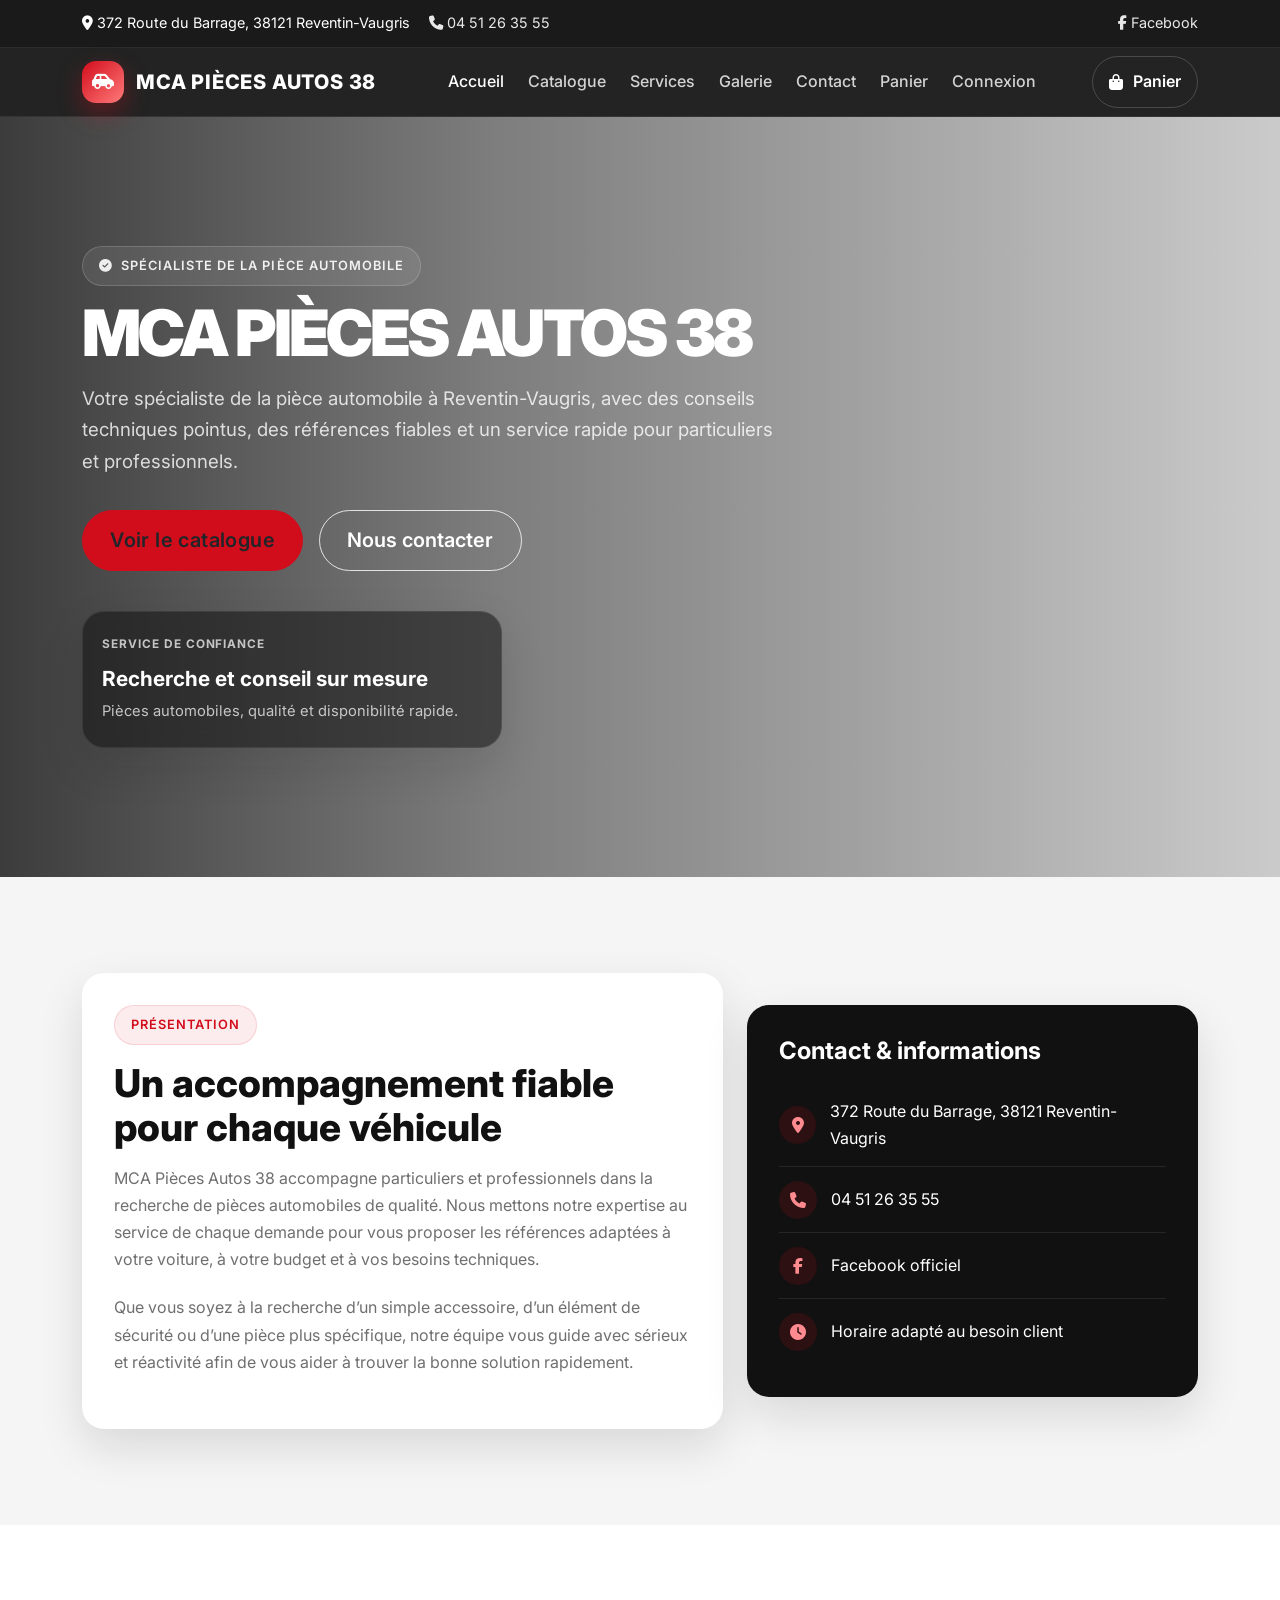
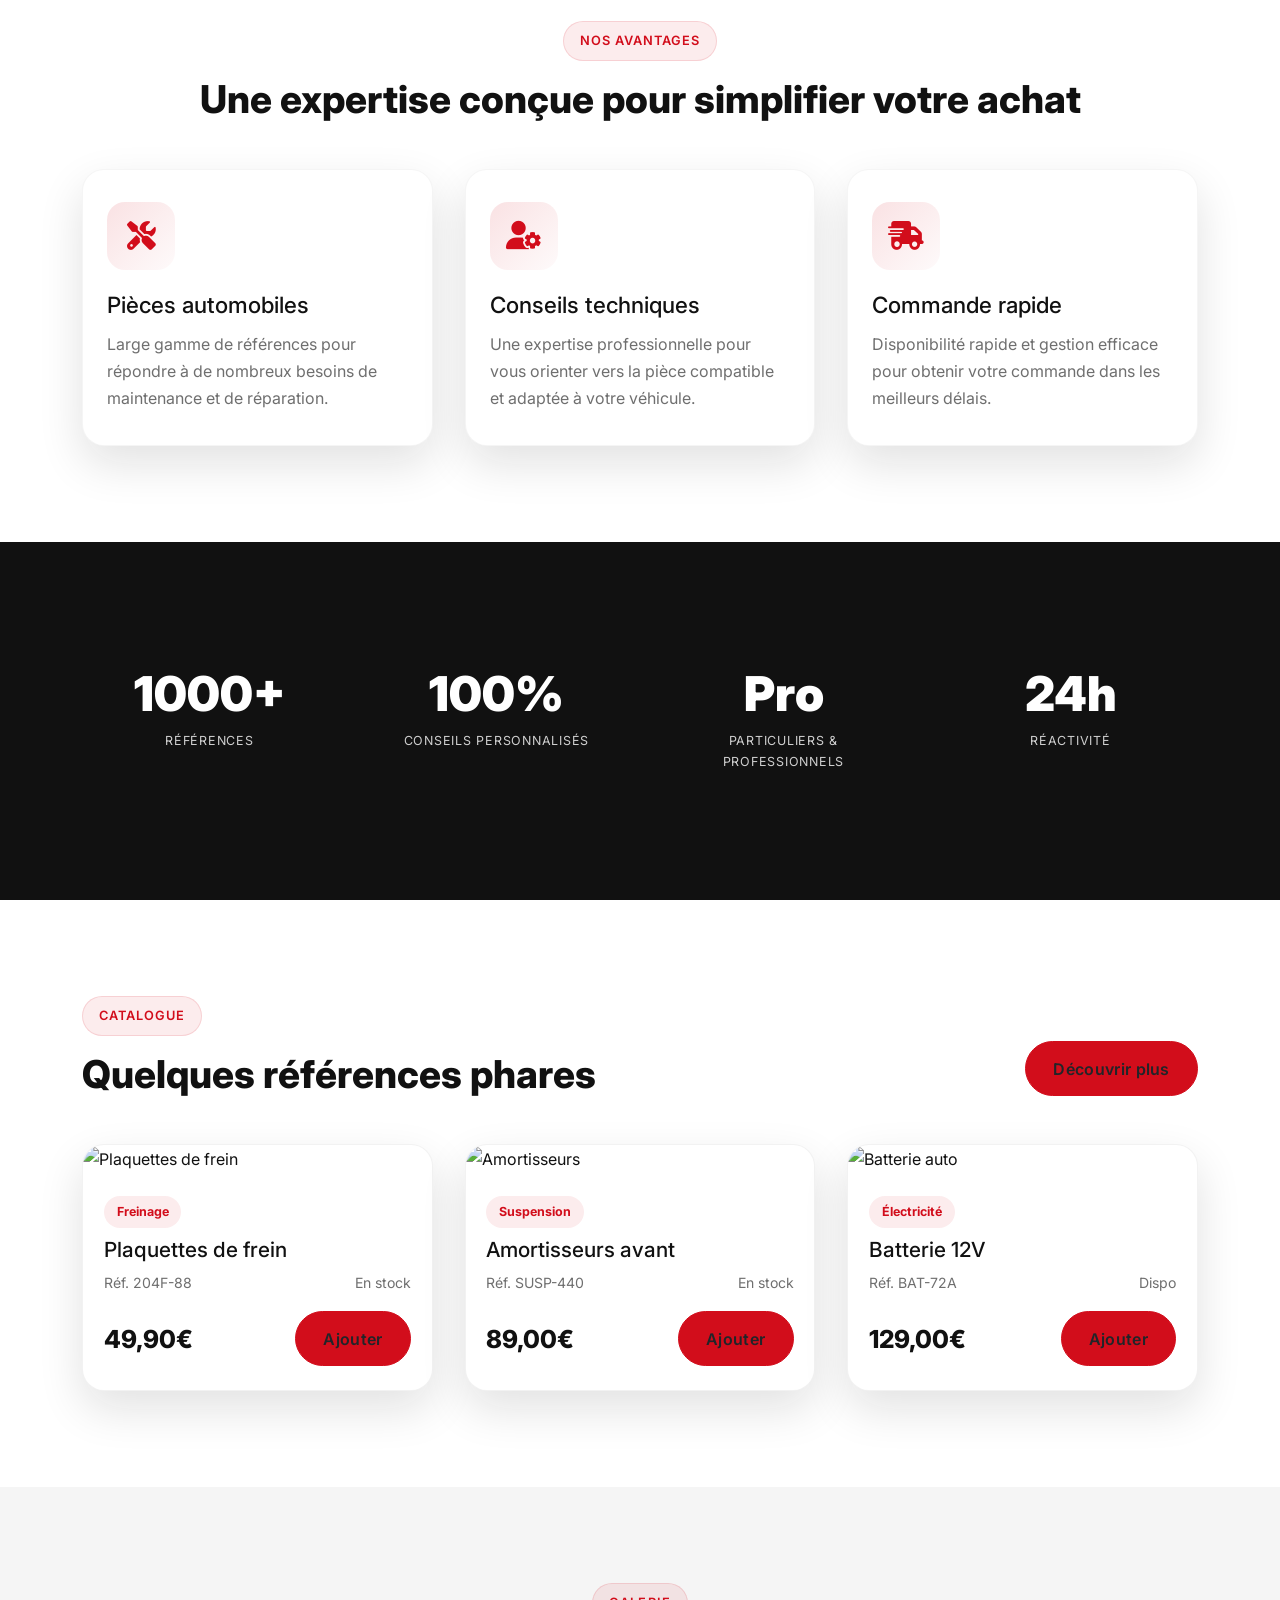
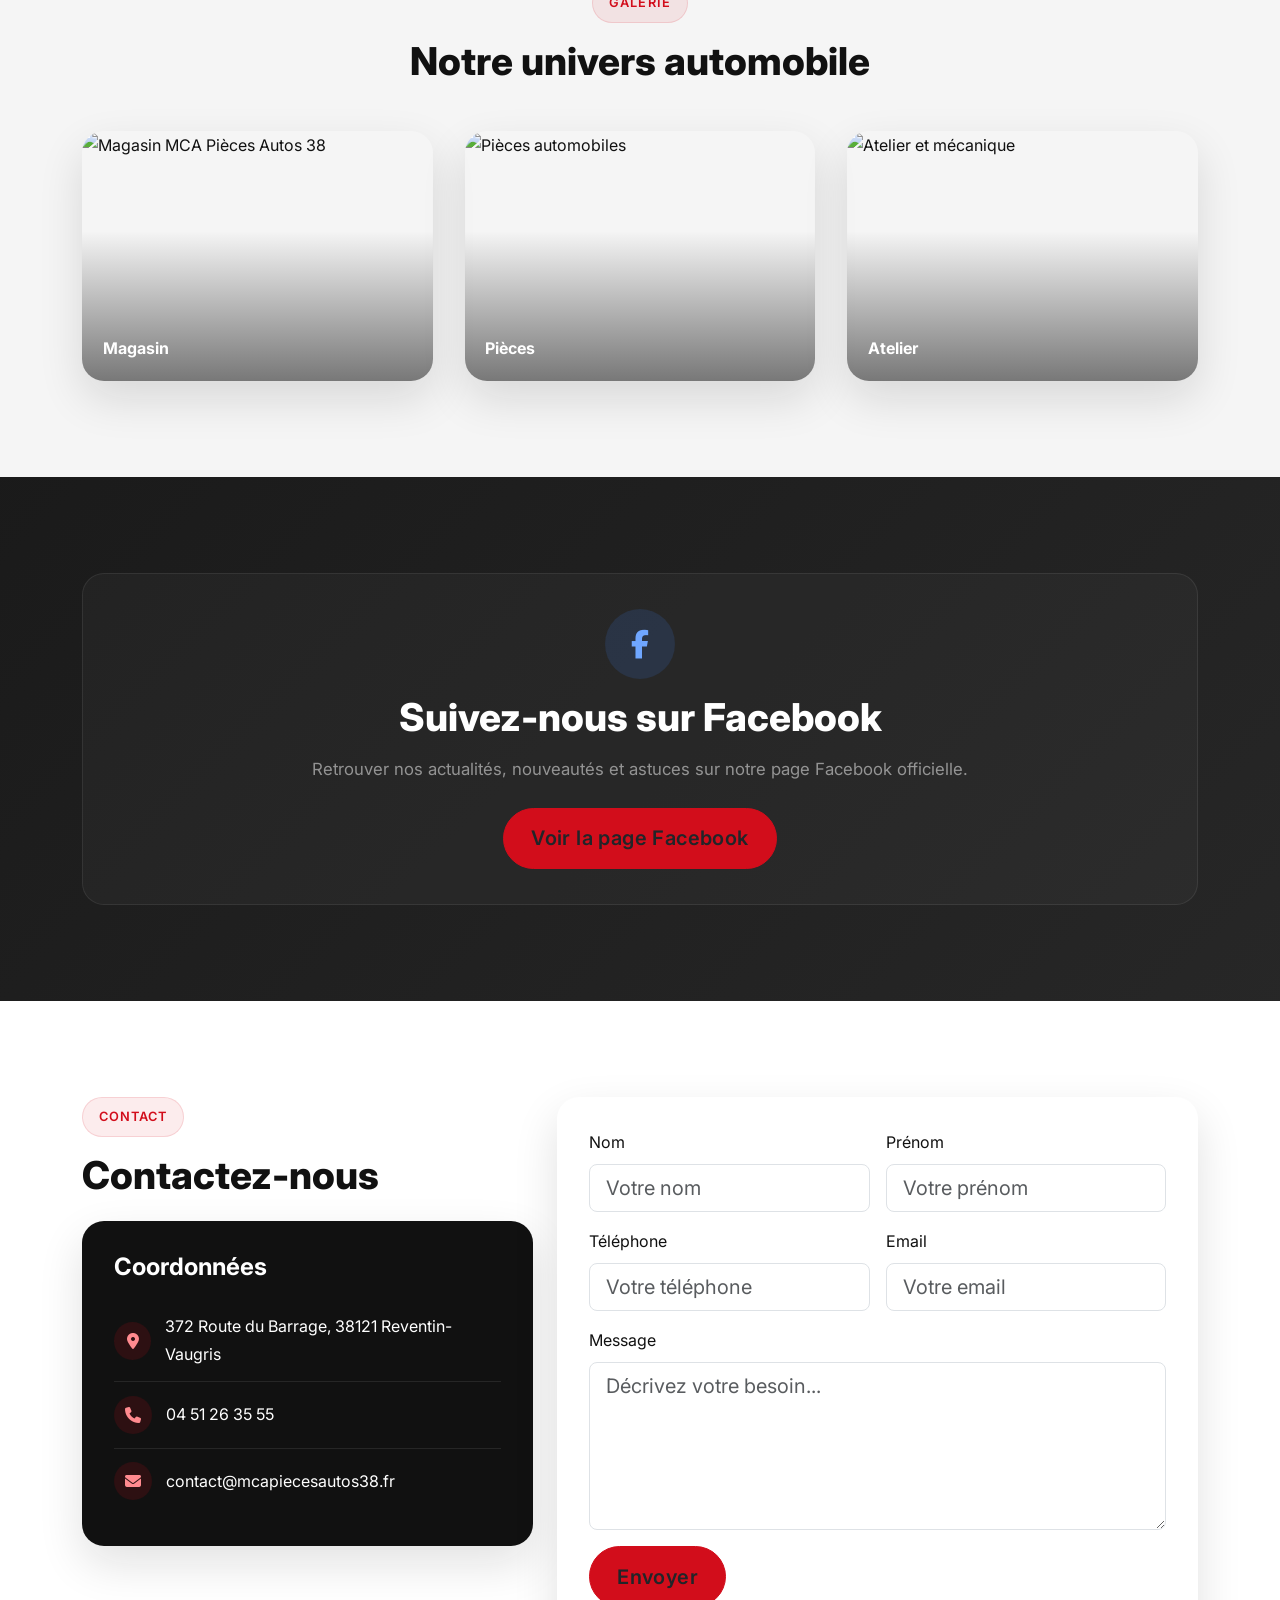
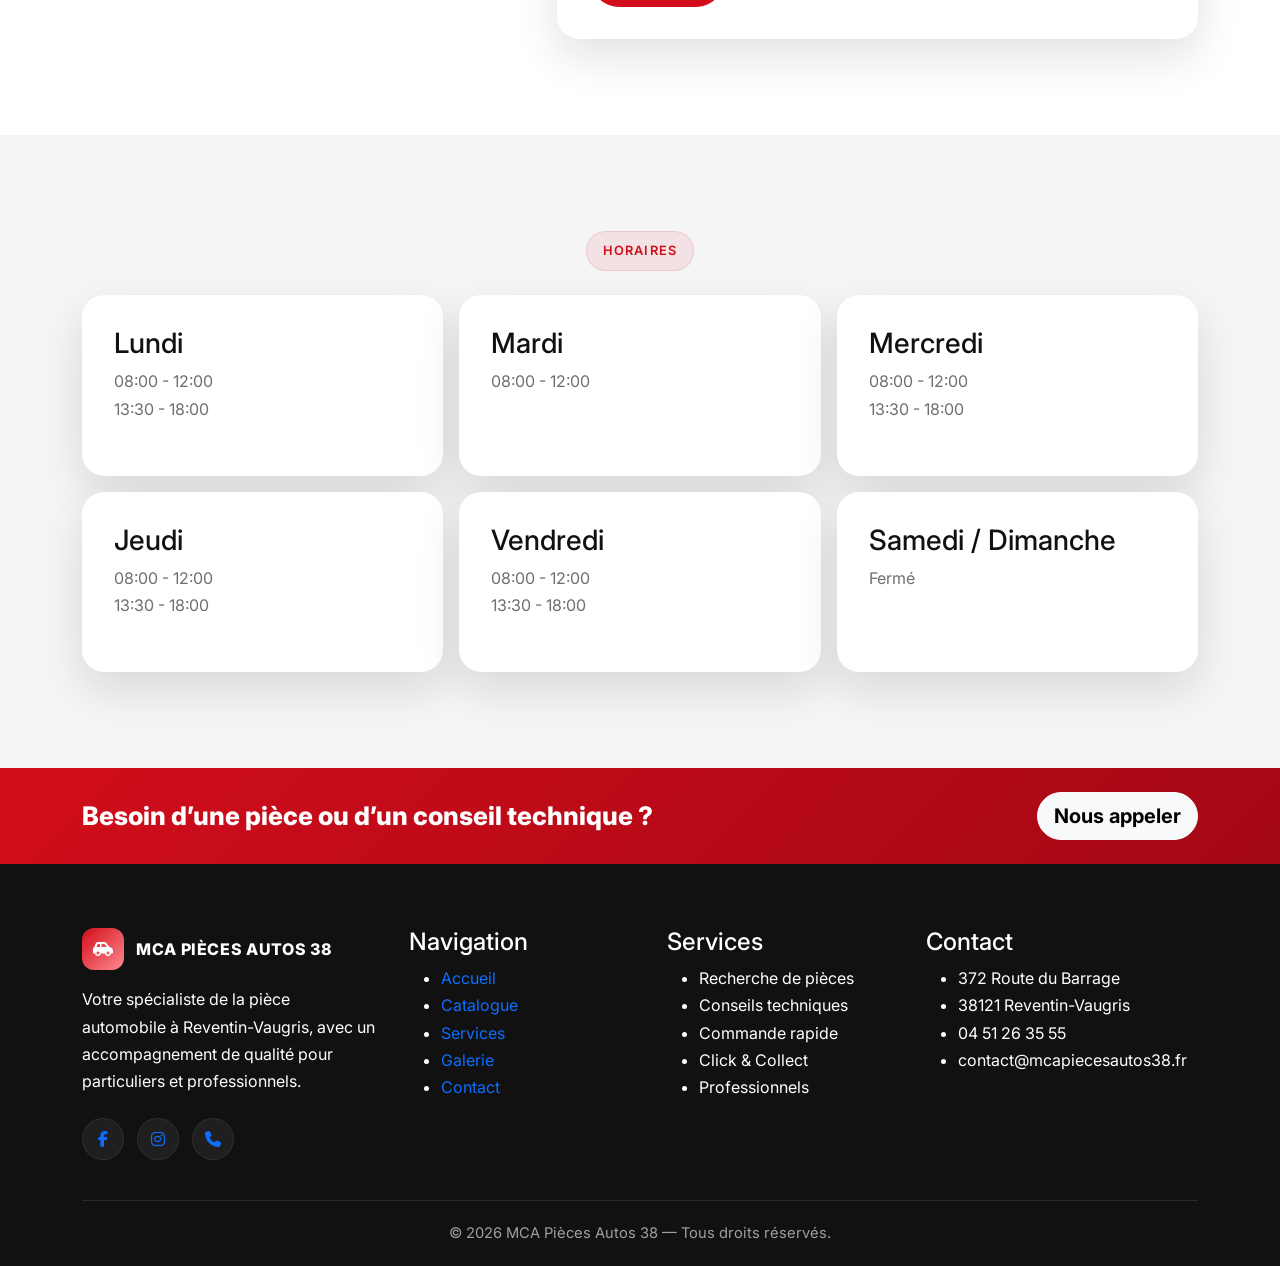
==== index.html @ 8564cc86 "Version stable ecommerce" ====
<!DOCTYPE html>
<html lang="fr">
  <head>
    <meta charset="UTF-8" />
    <meta name="viewport" content="width=device-width, initial-scale=1.0" />
    <title>MCA Pièces Autos 38 | Pièces automobiles à Reventin-Vaugris</title>
    <meta
      name="description"
      content="MCA Pièces Autos 38, spécialiste de la pièce automobile à Reventin-Vaugris. Large gamme de références, conseils techniques et commande rapide pour particuliers et professionnels."
    />
    <link rel="preconnect" href="https://fonts.googleapis.com" />
    <link rel="preconnect" href="https://fonts.gstatic.com" crossorigin />
    <link
      href="https://fonts.googleapis.com/css2?family=Inter:wght@400;500;600;700;800;900&display=swap"
      rel="stylesheet"
    />
    <link
      href="https://cdn.jsdelivr.net/npm/bootstrap@5.3.3/dist/css/bootstrap.min.css"
      rel="stylesheet"
    />
    <link
      rel="stylesheet"
      href="https://cdnjs.cloudflare.com/ajax/libs/font-awesome/6.5.2/css/all.min.css"
    />
    <style>
      :root {
        --primary: #d20d1b;
        --primary-dark: #a30814;
        --black: #111111;
        --white: #ffffff;
        --light: #f5f5f5;
        --muted: #6f6f6f;
        --dark: #2b2b2b;
        --shadow: 0 18px 45px rgba(17, 17, 17, 0.12);
        --radius: 22px;
      }

      * {
        box-sizing: border-box;
      }

      html {
        scroll-behavior: smooth;
      }

      body {
        font-family: "Inter", sans-serif;
        background: var(--white);
        color: var(--black);
        line-height: 1.7;
      }

      img {
        max-width: 100%;
      }

      a {
        text-decoration: none;
      }

      .section-title {
        font-size: clamp(1.9rem, 3vw, 3rem);
        font-weight: 800;
        margin-bottom: 1rem;
        line-height: 1.15;
      }

      .section-subtitle {
        color: var(--muted);
        font-size: 1.05rem;
        max-width: 700px;
      }

      .btn-primary-custom {
        background: var(--primary);
        border-color: var(--primary);
        border-radius: 999px;
        padding: 0.9rem 1.7rem;
        font-weight: 600;
        letter-spacing: 0.02em;
        transition: all 0.25s ease;
      }

      .btn-primary-custom:hover {
        background: var(--primary-dark);
        border-color: var(--primary-dark);
        transform: translateY(-2px);
      }

      .btn-outline-custom {
        border: 1px solid rgba(255, 255, 255, 0.8);
        color: var(--white);
        background: transparent;
        border-radius: 999px;
        padding: 0.9rem 1.7rem;
        font-weight: 600;
      }

      .btn-outline-custom:hover {
        background: rgba(255, 255, 255, 0.12);
        color: var(--white);
      }

      .topbar {
        background: rgba(17, 17, 17, 0.96);
        color: var(--white);
        border-bottom: 1px solid rgba(255, 255, 255, 0.08);
      }

      .topbar-inner {
        display: flex;
        align-items: center;
        justify-content: space-between;
        gap: 1rem;
        padding: 0.7rem 0;
        font-size: 0.9rem;
      }

      .topbar .contact-inline {
        display: flex;
        align-items: center;
        gap: 1.2rem;
        flex-wrap: wrap;
      }

      .topbar a {
        color: var(--white);
        opacity: 0.9;
      }

      .topbar a:hover {
        opacity: 1;
      }

      .navbar {
        background: rgba(17, 17, 17, 0.92);
        backdrop-filter: blur(12px);
        position: sticky;
        top: 0;
        z-index: 1000;
        border-bottom: 1px solid rgba(255, 255, 255, 0.08);
      }

      .navbar .navbar-brand {
        display: flex;
        align-items: center;
        gap: 0.75rem;
        font-weight: 800;
        color: var(--white);
        letter-spacing: 0.04em;
      }

      .brand-mark {
        width: 42px;
        height: 42px;
        border-radius: 14px;
        background: linear-gradient(135deg, var(--primary) 0%, #ff7a7a 100%);
        display: flex;
        align-items: center;
        justify-content: center;
        box-shadow: 0 10px 24px rgba(210, 13, 27, 0.35);
      }

      .brand-mark i {
        color: var(--white);
        font-size: 1.1rem;
      }

      .nav-link {
        color: rgba(255, 255, 255, 0.8) !important;
        font-weight: 500;
        transition: all 0.2s ease;
      }

      .nav-link:hover,
      .nav-link.active {
        color: var(--white) !important;
      }

      .nav-actions {
        display: flex;
        align-items: center;
        gap: 0.85rem;
      }

      .cart-pill {
        border: 1px solid rgba(255, 255, 255, 0.18);
        border-radius: 999px;
        color: var(--white);
        padding: 0.7rem 1rem;
        display: inline-flex;
        align-items: center;
        gap: 0.6rem;
        font-weight: 600;
      }

      .hero {
        position: relative;
        min-height: 760px;
        display: flex;
        align-items: center;
        background:
          linear-gradient(90deg, rgba(17, 17, 17, 0.82) 0%, rgba(17, 17, 17, 0.55) 38%, rgba(17, 17, 17, 0.22) 100%),
          url("https://images.unsplash.com/photo-1503376780353-7e6692767b70?auto=format&fit=crop&w=1600&q=80") center/cover no-repeat;
      }

      .hero-content {
        padding-top: 3rem;
        padding-bottom: 3rem;
      }

      .hero-badge {
        display: inline-flex;
        align-items: center;
        gap: 0.5rem;
        padding: 0.5rem 1rem;
        border-radius: 999px;
        background: rgba(255, 255, 255, 0.08);
        border: 1px solid rgba(255, 255, 255, 0.16);
        color: rgba(255, 255, 255, 0.9);
        font-size: 0.8rem;
        font-weight: 600;
        text-transform: uppercase;
        letter-spacing: 0.08em;
      }

      .hero h1 {
        color: var(--white);
        font-weight: 900;
        font-size: clamp(2.8rem, 5vw, 5rem);
        line-height: 0.96;
        margin: 1rem 0 1.2rem;
        letter-spacing: -0.045em;
      }

      .hero p {
        color: rgba(255, 255, 255, 0.8);
        font-size: 1.17rem;
        max-width: 700px;
        margin-bottom: 2rem;
      }

      .hero-actions {
        display: flex;
        align-items: center;
        gap: 1rem;
        flex-wrap: wrap;
      }

      .hero-card {
        margin-top: 2.5rem;
        background: rgba(17, 17, 17, 0.55);
        border: 1px solid rgba(255, 255, 255, 0.08);
        backdrop-filter: blur(10px);
        color: var(--white);
        border-radius: var(--radius);
        padding: 1.4rem 1.2rem;
        box-shadow: var(--shadow);
        max-width: 420px;
      }

      .hero-card .label {
        color: rgba(255, 255, 255, 0.72);
        text-transform: uppercase;
        letter-spacing: 0.08em;
        font-size: 0.74rem;
        font-weight: 700;
      }

      .hero-card strong {
        display: block;
        font-size: 1.3rem;
        margin: 0.4rem 0 0.2rem;
      }

      .hero-card .meta {
        color: rgba(255, 255, 255, 0.72);
        font-size: 0.92rem;
      }

      .section-pad {
        padding: 6rem 0;
      }

      .presentation {
        background: var(--light);
      }

      .presentation-card {
        background: var(--white);
        border-radius: var(--radius);
        box-shadow: var(--shadow);
        padding: 2rem;
      }

      .presentation-card p {
        color: var(--muted);
        margin-bottom: 1.3rem;
      }

      .info-box {
        background: var(--black);
        border-radius: var(--radius);
        color: var(--white);
        padding: 2rem;
        box-shadow: var(--shadow);
      }

      .info-box h3 {
        font-size: 1.5rem;
        font-weight: 700;
        margin-bottom: 1.15rem;
      }

      .info-list {
        list-style: none;
        padding: 0;
        margin: 0;
      }

      .info-list li {
        display: flex;
        align-items: center;
        gap: 0.85rem;
        padding: 0.85rem 0;
        border-bottom: 1px solid rgba(255, 255, 255, 0.09);
      }

      .info-list li:last-child {
        border-bottom: none;
      }

      .info-list i {
        width: 38px;
        height: 38px;
        display: inline-flex;
        align-items: center;
        justify-content: center;
        background: rgba(210, 13, 27, 0.14);
        color: #ff8a8f;
        border-radius: 50%;
      }

      .features-grid,
      .product-grid,
      .gallery-grid {
        display: grid;
        gap: 2rem;
      }

      .features-grid {
        grid-template-columns: repeat(3, minmax(0, 1fr));
      }

      .feature-card {
        background: var(--white);
        border-radius: var(--radius);
        padding: 2rem 1.5rem;
        box-shadow: var(--shadow);
        border: 1px solid rgba(17, 17, 17, 0.04);
        transition: transform 0.25s ease, box-shadow 0.25s ease;
      }

      .feature-card:hover {
        transform: translateY(-8px);
        box-shadow: 0 22px 48px rgba(17, 17, 17, 0.12);
      }

      .feature-icon {
        width: 68px;
        height: 68px;
        border-radius: 18px;
        display: flex;
        align-items: center;
        justify-content: center;
        background: linear-gradient(135deg, rgba(210, 13, 27, 0.12), rgba(210, 13, 27, 0.02));
        color: var(--primary);
        font-size: 1.8rem;
        margin-bottom: 1.4rem;
      }

      .feature-card h3 {
        font-size: 1.4rem;
        margin-bottom: 0.75rem;
      }

      .feature-card p {
        color: var(--muted);
        margin: 0;
      }

      .stats {
        background: var(--black);
        color: var(--white);
      }

      .stats-grid {
        display: grid;
        grid-template-columns: repeat(4, minmax(0, 1fr));
        gap: 2rem;
      }

      .stat-box {
        text-align: center;
        padding: 2rem 1rem;
      }

      .stat-box .value {
        font-size: clamp(2.1rem, 4vw, 3rem);
        font-weight: 900;
        color: var(--white);
        line-height: 1;
      }

      .stat-box .label {
        color: rgba(255, 255, 255, 0.8);
        text-transform: uppercase;
        letter-spacing: 0.06em;
        font-size: 0.78rem;
        margin-top: 0.75rem;
      }

      .product-grid {
        grid-template-columns: repeat(3, minmax(0, 1fr));
      }

      .product-card {
        background: var(--white);
        border-radius: var(--radius);
        overflow: hidden;
        box-shadow: var(--shadow);
        border: 1px solid rgba(17, 17, 17, 0.05);
      }

      .product-card img {
        height: 220px;
        width: 100%;
        object-fit: cover;
      }

      .product-body {
        padding: 1.4rem 1.3rem 1.5rem;
      }

      .product-tag {
        display: inline-flex;
        margin-bottom: 0.65rem;
        padding: 0.35rem 0.8rem;
        border-radius: 999px;
        background: rgba(210, 13, 27, 0.08);
        color: var(--primary);
        font-weight: 700;
        font-size: 0.78rem;
      }

      .product-body h3 {
        font-size: 1.3rem;
        margin-bottom: 0.5rem;
      }

      .product-meta {
        display: flex;
        justify-content: space-between;
        align-items: center;
        gap: 1rem;
        color: var(--muted);
        font-size: 0.88rem;
        margin-bottom: 0.85rem;
      }

      .product-price {
        display: flex;
        align-items: center;
        justify-content: space-between;
        margin-top: 1rem;
      }

      .price {
        font-size: 1.55rem;
        font-weight: 800;
        color: var(--black);
      }

      .price small {
        font-size: 0.8rem;
        color: var(--muted);
      }

      .fb-section {
        background: linear-gradient(135deg, rgba(17, 17, 17, 0.96), rgba(30, 30, 30, 0.96));
        color: var(--white);
      }

      .fb-box {
        border-radius: var(--radius);
        background: rgba(255, 255, 255, 0.03);
        border: 1px solid rgba(255, 255, 255, 0.08);
        padding: 2.2rem;
      }

      .fb-box .icon {
        width: 70px;
        height: 70px;
        display: inline-flex;
        align-items: center;
        justify-content: center;
        border-radius: 50%;
        background: rgba(59, 130, 246, 0.14);
        color: #6fa6ff;
        font-size: 1.8rem;
        margin-bottom: 1rem;
      }

      .gallery-grid {
        grid-template-columns: repeat(3, minmax(0, 1fr));
      }

      .gallery-item {
        position: relative;
        overflow: hidden;
        border-radius: var(--radius);
        box-shadow: var(--shadow);
        min-height: 250px;
      }

      .gallery-item img {
        width: 100%;
        height: 100%;
        object-fit: cover;
        transition: transform 0.35s ease;
      }

      .gallery-item:hover img {
        transform: scale(1.08);
      }

      .gallery-item::after {
        content: "";
        position: absolute;
        inset: 0;
        background: linear-gradient(180deg, rgba(17, 17, 17, 0) 40%, rgba(17, 17, 17, 0.55) 100%);
      }

      .gallery-caption {
        position: absolute;
        left: 1.3rem;
        bottom: 1.2rem;
        z-index: 2;
        color: var(--white);
        font-weight: 700;
      }

      .cta-strip {
        background: linear-gradient(135deg, var(--primary) 0%, #a30814 100%);
        color: var(--white);
      }

      .cta-inner {
        display: flex;
        align-items: center;
        justify-content: space-between;
        gap: 1rem;
        padding: 1.5rem 0;
      }

      .cta-inner h3 {
        font-size: clamp(1.5rem, 2vw, 2.2rem);
        margin: 0;
        font-weight: 800;
      }

      footer {
        background: var(--black);
        color: var(--white);
        padding-top: 4rem;
      }

      .footer-grid {
        display: grid;
        grid-template-columns: 1.3fr 1fr 1fr 1.2fr;
        gap: 2rem;
        padding-bottom: 2.5rem;
      }

      .footer-brand {
        display: flex;
        align-items: center;
        gap: 0.75rem;
        margin-bottom: 1rem;
      }

      .footer-logo {
        width: 42px;
        height: 42px;
        border-radius: 12px;
        background: linear-gradient(135deg, var(--primary) 0%, #ff8a8f 100%);
        display: flex;
        align-items: center;
        justify-content: center;
      }

      .footer p,
      .footer li,
      .footer a {
        color: rgba(255, 255, 255, 0.72);
      }

      .footer h4 {
        font-size: 1.08rem;
        margin-bottom: 1rem;
        color: var(--white);
      }

      .footer ul {
        list-style: none;
        margin: 0;
        padding: 0;
      }

      .footer li {
        margin-bottom: 0.6rem;
      }

      .socials {
        display: flex;
        gap: 0.8rem;
        margin-top: 1.4rem;
      }

      .socials a {
        width: 42px;
        height: 42px;
        border-radius: 50%;
        display: inline-flex;
        align-items: center;
        justify-content: center;
        background: rgba(255, 255, 255, 0.06);
        border: 1px solid rgba(255, 255, 255, 0.08);
      }

      .copyright {
        border-top: 1px solid rgba(255, 255, 255, 0.1);
        padding: 1.25rem 0;
        color: rgba(255, 255, 255, 0.6);
        font-size: 0.92rem;
      }

      @media (max-width: 992px) {
        .features-grid,
        .product-grid,
        .gallery-grid,
        .stats-grid,
        .footer-grid {
          grid-template-columns: 1fr 1fr;
        }

        .hero {
          min-height: 640px;
        }
      }

      @media (max-width: 768px) {
        .topbar-inner,
        .cta-inner {
          flex-direction: column;
          align-items: flex-start;
        }

        .features-grid,
        .product-grid,
        .gallery-grid,
        .stats-grid,
        .footer-grid {
          grid-template-columns: 1fr;
        }

        .navbar-collapse {
          padding-bottom: 1rem;
        }

        .nav-actions {
          justify-content: flex-start;
        }
      }
    </style>
  </head>
  <body>
    <div class="topbar">
      <div class="container">
        <div class="topbar-inner">
          <div class="contact-inline">
            <span><i class="fa-solid fa-location-dot"></i> 372 Route du Barrage, 38121 Reventin-Vaugris</span>
            <a href="tel:0451263555"><i class="fa-solid fa-phone"></i> 04 51 26 35 55</a>
          </div>
          <a href="https://www.facebook.com/people/MCA-Pi%C3%A8ces-autos-38/61590594564090/" target="_blank" rel="noopener">
            <i class="fa-brands fa-facebook-f"></i> Facebook
          </a>
        </div>
      </div>
    </div>

    <nav class="navbar navbar-expand-lg">
      <div class="container">
        <a class="navbar-brand" href="#accueil" aria-label="MCA Pièces Autos 38">
          <span class="brand-mark"><i class="fa-solid fa-car-side"></i></span>
          <span>MCA PIÈCES AUTOS 38</span>
        </a>
        <button
          class="navbar-toggler"
          type="button"
          data-bs-toggle="collapse"
          data-bs-target="#navbarMain"
          aria-controls="navbarMain"
          aria-expanded="false"
          aria-label="Toggle navigation"
        >
          <span class="navbar-toggler-icon"></span>
        </button>
        <div class="collapse navbar-collapse" id="navbarMain">
          <ul class="navbar-nav mx-auto mb-2 mb-lg-0 gap-lg-2">
            <li class="nav-item"><a class="nav-link active" href="index.html">Accueil</a></li>
            <li class="nav-item"><a class="nav-link" href="catalogue.html">Catalogue</a></li>
            <li class="nav-item"><a class="nav-link" href="#services">Services</a></li>
            <li class="nav-item"><a class="nav-link" href="#galerie">Galerie</a></li>
            <li class="nav-item"><a class="nav-link" href="#contact">Contact</a></li>
            <li class="nav-item"><a class="nav-link" href="panier.html">Panier</a></li>
            <li class="nav-item"><a class="nav-link" href="connexion.html">Connexion</a></li>
          </ul>
          <div class="nav-actions">
            <a href="panier.html" class="cart-pill"><i class="fa-solid fa-bag-shopping"></i> Panier</a>
          </div>
        </div>
      </div>
    </nav>

    <header id="accueil" class="hero">
      <div class="container hero-content">
        <div class="row align-items-center">
          <div class="col-lg-8">
            <span class="hero-badge"><i class="fa-solid fa-circle-check"></i> Spécialiste de la pièce automobile</span>
            <h1>MCA PIÈCES AUTOS 38</h1>
            <p>
              Votre spécialiste de la pièce automobile à Reventin-Vaugris, avec des conseils techniques
              pointus, des références fiables et un service rapide pour particuliers et professionnels.
            </p>
            <div class="hero-actions">
              <a href="catalogue.html" class="btn btn-primary-custom btn-lg">Voir le catalogue</a>
              <a href="#contact" class="btn btn-outline-custom btn-lg">Nous contacter</a>
            </div>
            <div class="hero-card">
              <div class="label">Service de confiance</div>
              <strong>Recherche et conseil sur mesure</strong>
              <div class="meta">Pièces automobiles, qualité et disponibilité rapide.</div>
            </div>
          </div>
        </div>
      </div>
    </header>

    <main>
      <section class="section-pad presentation">
        <div class="container">
          <div class="row g-4 align-items-center">
            <div class="col-lg-7">
              <div class="presentation-card">
                <span class="hero-badge" style="background: rgba(210, 13, 27, 0.08); border-color: rgba(210, 13, 27, 0.12); color: var(--primary);">Présentation</span>
                <h2 class="section-title mt-3">Un accompagnement fiable pour chaque véhicule</h2>
                <p>
                  MCA Pièces Autos 38 accompagne particuliers et professionnels dans la recherche de pièces automobiles
                  de qualité. Nous mettons notre expertise au service de chaque demande pour vous proposer les références
                  adaptées à votre voiture, à votre budget et à vos besoins techniques.
                </p>
                <p>
                  Que vous soyez à la recherche d’un simple accessoire, d’un élément de sécurité ou d’une pièce plus spécifique,
                  notre équipe vous guide avec sérieux et réactivité afin de vous aider à trouver la bonne solution rapidement.
                </p>
              </div>
            </div>
            <div class="col-lg-5">
              <div class="info-box">
                <h3>Contact & informations</h3>
                <ul class="info-list">
                  <li>
                    <i class="fa-solid fa-location-dot"></i>
                    <span>372 Route du Barrage, 38121 Reventin-Vaugris</span>
                  </li>
                  <li>
                    <i class="fa-solid fa-phone"></i>
                    <span>04 51 26 35 55</span>
                  </li>
                  <li>
                    <i class="fa-brands fa-facebook-f"></i>
                    <span>Facebook officiel</span>
                  </li>
                  <li>
                    <i class="fa-solid fa-clock"></i>
                    <span>Horaire adapté au besoin client</span>
                  </li>
                </ul>
              </div>
            </div>
          </div>
        </div>
      </section>

      <section id="services" class="section-pad">
        <div class="container">
          <div class="text-center mb-5">
            <span class="hero-badge" style="background: rgba(210, 13, 27, 0.08); border-color: rgba(210, 13, 27, 0.12); color: var(--primary);">Nos avantages</span>
            <h2 class="section-title mt-3">Une expertise conçue pour simplifier votre achat</h2>
          </div>
          <div class="features-grid">
            <article class="feature-card">
              <div class="feature-icon"><i class="fa-solid fa-screwdriver-wrench"></i></div>
              <h3>Pièces automobiles</h3>
              <p>Large gamme de références pour répondre à de nombreux besoins de maintenance et de réparation.</p>
            </article>
            <article class="feature-card">
              <div class="feature-icon"><i class="fa-solid fa-user-gear"></i></div>
              <h3>Conseils techniques</h3>
              <p>Une expertise professionnelle pour vous orienter vers la pièce compatible et adaptée à votre véhicule.</p>
            </article>
            <article class="feature-card">
              <div class="feature-icon"><i class="fa-solid fa-truck-fast"></i></div>
              <h3>Commande rapide</h3>
              <p>Disponibilité rapide et gestion efficace pour obtenir votre commande dans les meilleurs délais.</p>
            </article>
          </div>
        </div>
      </section>

      <section class="stats section-pad">
        <div class="container">
          <div class="stats-grid">
            <div class="stat-box">
              <div class="value">1000+</div>
              <div class="label">Références</div>
            </div>
            <div class="stat-box">
              <div class="value">100%</div>
              <div class="label">Conseils personnalisés</div>
            </div>
            <div class="stat-box">
              <div class="value">Pro</div>
              <div class="label">Particuliers & professionnels</div>
            </div>
            <div class="stat-box">
              <div class="value">24h</div>
              <div class="label">Réactivité</div>
            </div>
          </div>
        </div>
      </section>

      <section id="catalogue" class="section-pad">
        <div class="container">
          <div class="d-flex flex-column flex-md-row align-items-md-end justify-content-between gap-3 mb-5">
            <div>
              <span class="hero-badge" style="background: rgba(210, 13, 27, 0.08); border-color: rgba(210, 13, 27, 0.12); color: var(--primary);">Catalogue</span>
              <h2 class="section-title mt-3 mb-0">Quelques références phares</h2>
            </div>
            <a href="catalogue.html" class="btn btn-primary-custom">Découvrir plus</a>
          </div>
          <div class="product-grid">
            <article class="product-card">
              <img src="https://images.unsplash.com/photo-1489824904134-891ab64532f1?auto=format&fit=crop&w=900&q=80" alt="Plaquettes de frein" />
              <div class="product-body">
                <span class="product-tag">Freinage</span>
                <h3>Plaquettes de frein</h3>
                <div class="product-meta">
                  <span>Réf. 204F-88</span>
                  <span>En stock</span>
                </div>
                <div class="product-price">
                  <div class="price">49,90€</div>
                  <button class="btn btn-primary-custom">Ajouter</button>
                </div>
              </div>
            </article>

            <article class="product-card">
              <img src="https://images.unsplash.com/photo-1553440569-bcc63803a83d?auto=format&fit=crop&w=900&q=80" alt="Amortisseurs" />
              <div class="product-body">
                <span class="product-tag">Suspension</span>
                <h3>Amortisseurs avant</h3>
                <div class="product-meta">
                  <span>Réf. SUSP-440</span>
                  <span>En stock</span>
                </div>
                <div class="product-price">
                  <div class="price">89,00€</div>
                  <button class="btn btn-primary-custom">Ajouter</button>
                </div>
              </div>
            </article>

            <article class="product-card">
              <img src="https://images.unsplash.com/photo-1492144534655-ae79c964c9d7?auto=format&fit=crop&w=900&q=80" alt="Batterie auto" />
              <div class="product-body">
                <span class="product-tag">Électricité</span>
                <h3>Batterie 12V</h3>
                <div class="product-meta">
                  <span>Réf. BAT-72A</span>
                  <span>Dispo</span>
                </div>
                <div class="product-price">
                  <div class="price">129,00€</div>
                  <button class="btn btn-primary-custom">Ajouter</button>
                </div>
              </div>
            </article>
          </div>
        </div>
      </section>

      <section id="galerie" class="section-pad" style="background: var(--light);">
        <div class="container">
          <div class="text-center mb-5">
            <span class="hero-badge" style="background: rgba(210, 13, 27, 0.08); border-color: rgba(210, 13, 27, 0.12); color: var(--primary);">Galerie</span>
            <h2 class="section-title mt-3">Notre univers automobile</h2>
          </div>
          <div class="gallery-grid">
            <div class="gallery-item">
              <img src="https://images.unsplash.com/photo-1525609004556-c46c7d6cf023?auto=format&fit=crop&w=900&q=80" alt="Magasin MCA Pièces Autos 38" />
              <div class="gallery-caption">Magasin</div>
            </div>
            <div class="gallery-item">
              <img src="https://images.unsplash.com/photo-1593941707882-a5bac6861d75?auto=format&fit=crop&w=900&q=80" alt="Pièces automobiles" />
              <div class="gallery-caption">Pièces</div>
            </div>
            <div class="gallery-item">
              <img src="https://images.unsplash.com/photo-1503736334956-4c8f8e92946d?auto=format&fit=crop&w=900&q=80" alt="Atelier et mécanique" />
              <div class="gallery-caption">Atelier</div>
            </div>
          </div>
        </div>
      </section>

      <section class="fb-section section-pad">
        <div class="container">
          <div class="fb-box text-center">
            <div class="icon"><i class="fa-brands fa-facebook-f"></i></div>
            <h2 class="section-title text-white mb-3">Suivez-nous sur Facebook</h2>
            <p class="section-subtitle mx-auto text-white-50 mb-4">
              Retrouver nos actualités, nouveautés et astuces sur notre page Facebook officielle.
            </p>
            <a href="https://www.facebook.com/people/MCA-Pi%C3%A8ces-autos-38/61590594564090/" target="_blank" rel="noopener" class="btn btn-primary-custom btn-lg">
              Voir la page Facebook
            </a>
          </div>
        </div>
      </section>

      <section id="contact" class="section-pad">
        <div class="container">
          <div class="row g-4 align-items-start">
            <div class="col-lg-5">
              <span class="hero-badge" style="background: rgba(210, 13, 27, 0.08); border-color: rgba(210, 13, 27, 0.12); color: var(--primary);">Contact</span>
              <h2 class="section-title mt-3">Contactez-nous</h2>
              <div class="info-box" style="margin-top: 1.5rem;">
                <h3>Coordonnées</h3>
                <ul class="info-list">
                  <li><i class="fa-solid fa-location-dot"></i><span>372 Route du Barrage, 38121 Reventin-Vaugris</span></li>
                  <li><i class="fa-solid fa-phone"></i><span>04 51 26 35 55</span></li>
                  <li><i class="fa-solid fa-envelope"></i><span>contact@mcapiecesautos38.fr</span></li>
                </ul>
              </div>
            </div>
            <div class="col-lg-7">
              <div class="presentation-card">
                <form>
                  <div class="row g-3">
                    <div class="col-md-6">
                      <label class="form-label">Nom</label>
                      <input type="text" class="form-control form-control-lg" placeholder="Votre nom" />
                    </div>
                    <div class="col-md-6">
                      <label class="form-label">Prénom</label>
                      <input type="text" class="form-control form-control-lg" placeholder="Votre prénom" />
                    </div>
                    <div class="col-md-6">
                      <label class="form-label">Téléphone</label>
                      <input type="tel" class="form-control form-control-lg" placeholder="Votre téléphone" />
                    </div>
                    <div class="col-md-6">
                      <label class="form-label">Email</label>
                      <input type="email" class="form-control form-control-lg" placeholder="Votre email" />
                    </div>
                    <div class="col-12">
                      <label class="form-label">Message</label>
                      <textarea class="form-control form-control-lg" rows="5" placeholder="Décrivez votre besoin..."></textarea>
                    </div>
                    <div class="col-12">
                      <button type="submit" class="btn btn-primary-custom btn-lg">Envoyer</button>
                    </div>
                  </div>
                </form>
              </div>
            </div>
          </div>
        </div>
      </section>

      <section class="section-pad" style="background: var(--light);">
        <div class="container">
          <div class="d-flex justify-content-center mb-4">
            <span class="hero-badge" style="background: rgba(210, 13, 27, 0.08); border-color: rgba(210, 13, 27, 0.12); color: var(--primary);">Horaires</span>
          </div>
          <div class="row g-3 justify-content-center">
            <div class="col-md-6 col-lg-4">
              <div class="presentation-card h-100">
                <h3>Lundi</h3>
                <p>08:00 - 12:00<br>13:30 - 18:00</p>
              </div>
            </div>
            <div class="col-md-6 col-lg-4">
              <div class="presentation-card h-100">
                <h3>Mardi</h3>
                <p>08:00 - 12:00</p>
              </div>
            </div>
            <div class="col-md-6 col-lg-4">
              <div class="presentation-card h-100">
                <h3>Mercredi</h3>
                <p>08:00 - 12:00<br>13:30 - 18:00</p>
              </div>
            </div>
            <div class="col-md-6 col-lg-4">
              <div class="presentation-card h-100">
                <h3>Jeudi</h3>
                <p>08:00 - 12:00<br>13:30 - 18:00</p>
              </div>
            </div>
            <div class="col-md-6 col-lg-4">
              <div class="presentation-card h-100">
                <h3>Vendredi</h3>
                <p>08:00 - 12:00<br>13:30 - 18:00</p>
              </div>
            </div>
            <div class="col-md-6 col-lg-4">
              <div class="presentation-card h-100">
                <h3>Samedi / Dimanche</h3>
                <p>Fermé</p>
              </div>
            </div>
          </div>
        </div>
      </section>

      <section class="cta-strip">
        <div class="container">
          <div class="cta-inner">
            <h3>Besoin d’une pièce ou d’un conseil technique ?</h3>
            <a href="#contact" class="btn btn-light btn-lg rounded-pill fw-bold">Nous appeler</a>
          </div>
        </div>
      </section>
    </main>

    <footer>
      <div class="container">
        <div class="footer-grid">
          <div>
            <div class="footer-brand">
              <span class="footer-logo"><i class="fa-solid fa-car-side"></i></span>
              <span style="font-weight: 800; letter-spacing: 0.04em;">MCA PIÈCES AUTOS 38</span>
            </div>
            <p>
              Votre spécialiste de la pièce automobile à Reventin-Vaugris, avec un accompagnement de qualité pour particuliers et professionnels.
            </p>
            <div class="socials">
              <a href="https://www.facebook.com/people/MCA-Pi%C3%A8ces-autos-38/61590594564090/" target="_blank" rel="noopener"><i class="fa-brands fa-facebook-f"></i></a>
              <a href="#"><i class="fa-brands fa-instagram"></i></a>
              <a href="tel:0451263555"><i class="fa-solid fa-phone"></i></a>
            </div>
          </div>

          <div>
            <h4>Navigation</h4>
            <ul>
              <li><a href="index.html">Accueil</a></li>
              <li><a href="catalogue.html">Catalogue</a></li>
              <li><a href="#services">Services</a></li>
              <li><a href="#galerie">Galerie</a></li>
              <li><a href="#contact">Contact</a></li>
            </ul>
          </div>

          <div>
            <h4>Services</h4>
            <ul>
              <li>Recherche de pièces</li>
              <li>Conseils techniques</li>
              <li>Commande rapide</li>
              <li>Click & Collect</li>
              <li>Professionnels</li>
            </ul>
          </div>

          <div>
            <h4>Contact</h4>
            <ul>
              <li>372 Route du Barrage</li>
              <li>38121 Reventin-Vaugris</li>
              <li>04 51 26 35 55</li>
              <li>contact@mcapiecesautos38.fr</li>
            </ul>
          </div>
        </div>
        <div class="copyright text-center">
          © <span id="year"></span> MCA Pièces Autos 38 — Tous droits réservés.
        </div>
      </div>
    </footer>

    <script src="https://cdn.jsdelivr.net/npm/bootstrap@5.3.3/dist/js/bootstrap.bundle.min.js"></script>
    <script src="https://cdn.jsdelivr.net/npm/@supabase/supabase-js@2"></script>
    <script src="assets/js/supabase-config.js"></script>
    <script src="assets/js/supabase.js"></script>
    <script src="assets/js/auth-nav.js"></script>
    <script>
      document.getElementById("year").textContent = new Date().getFullYear();
    </script>
  </body>
</html>
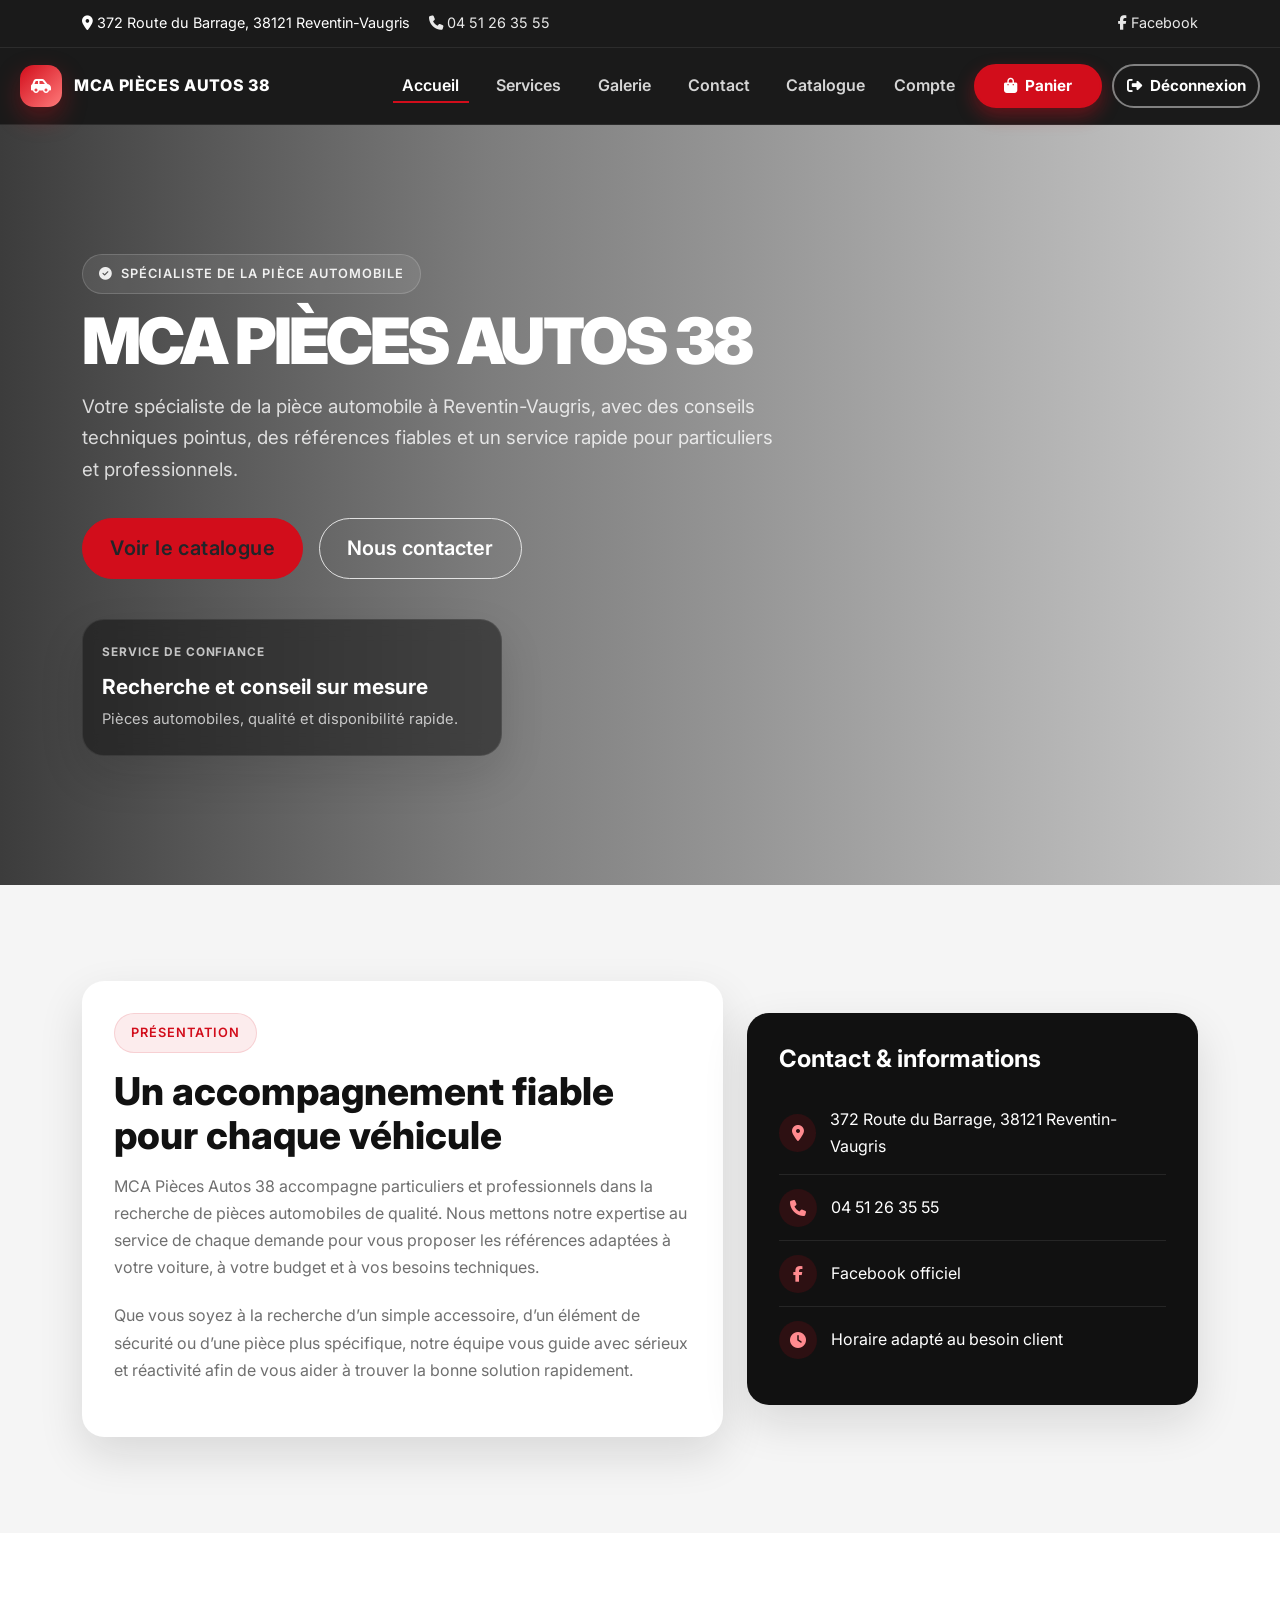
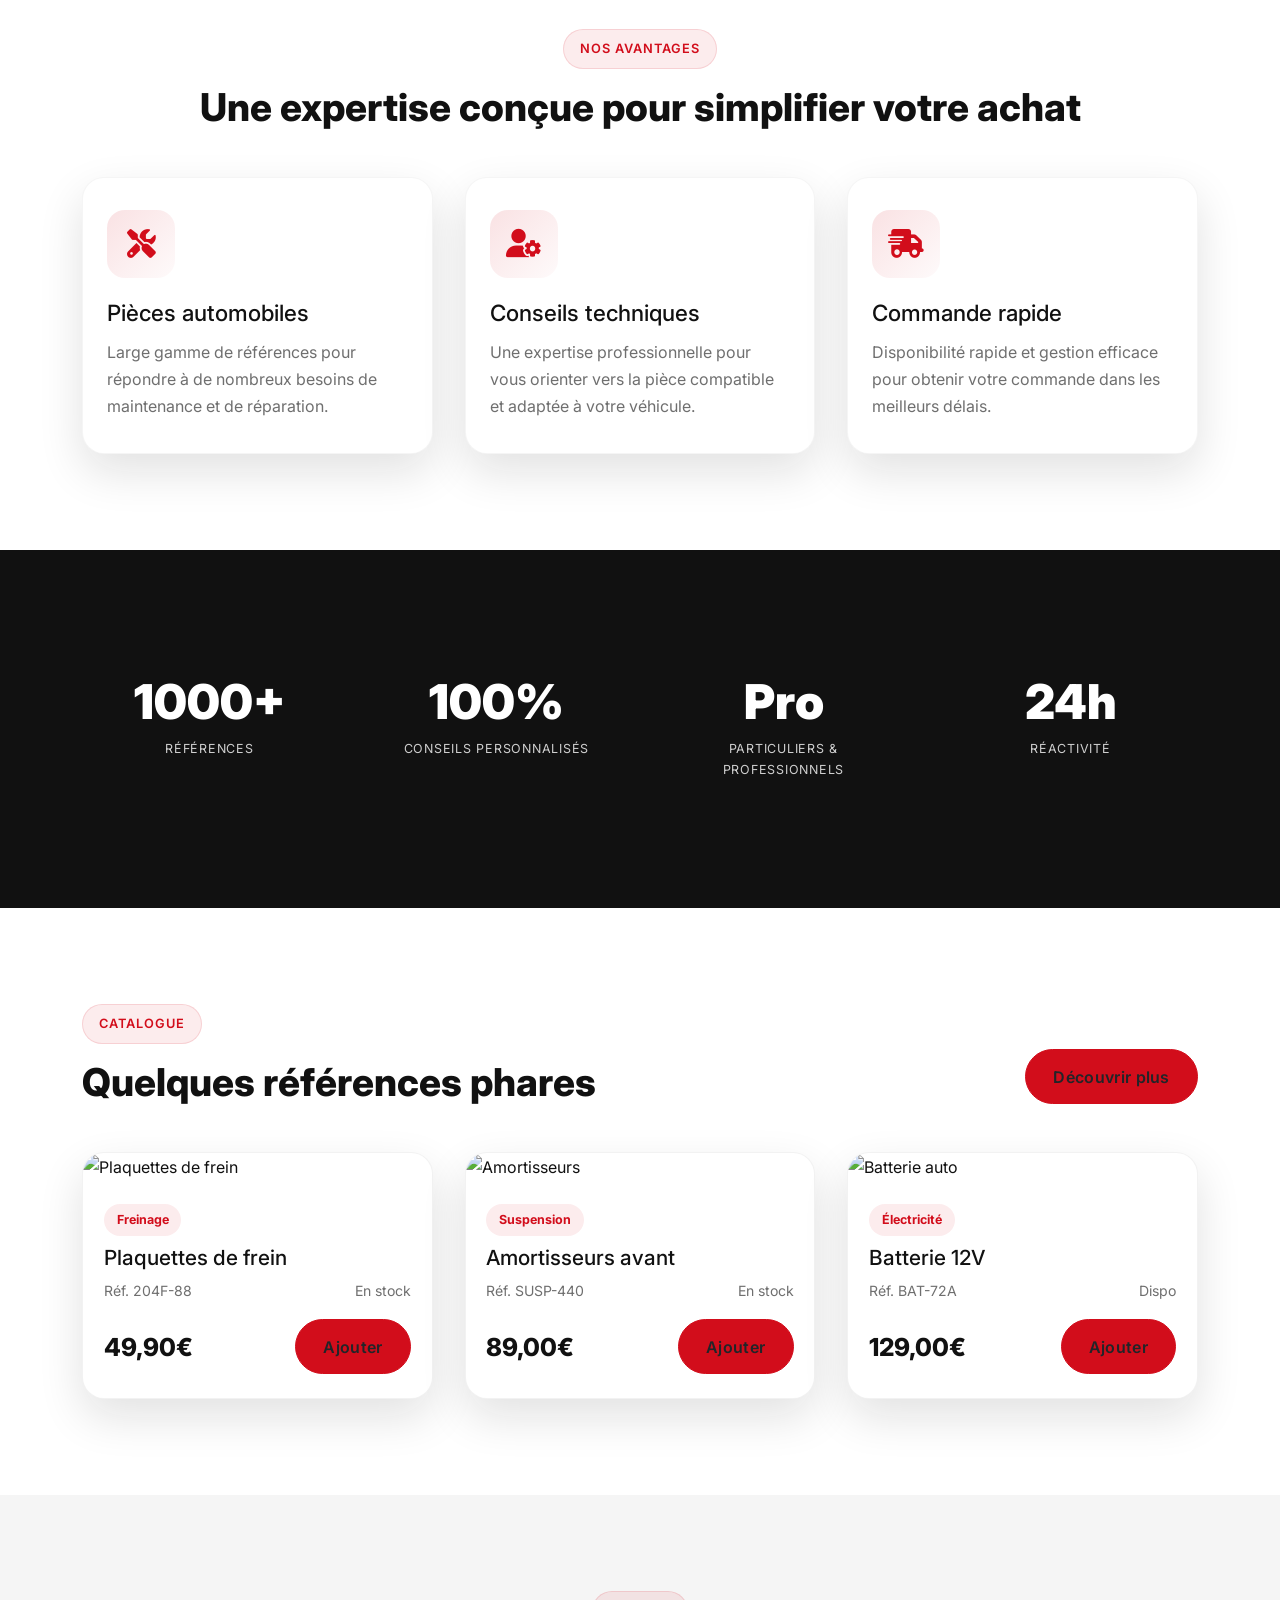
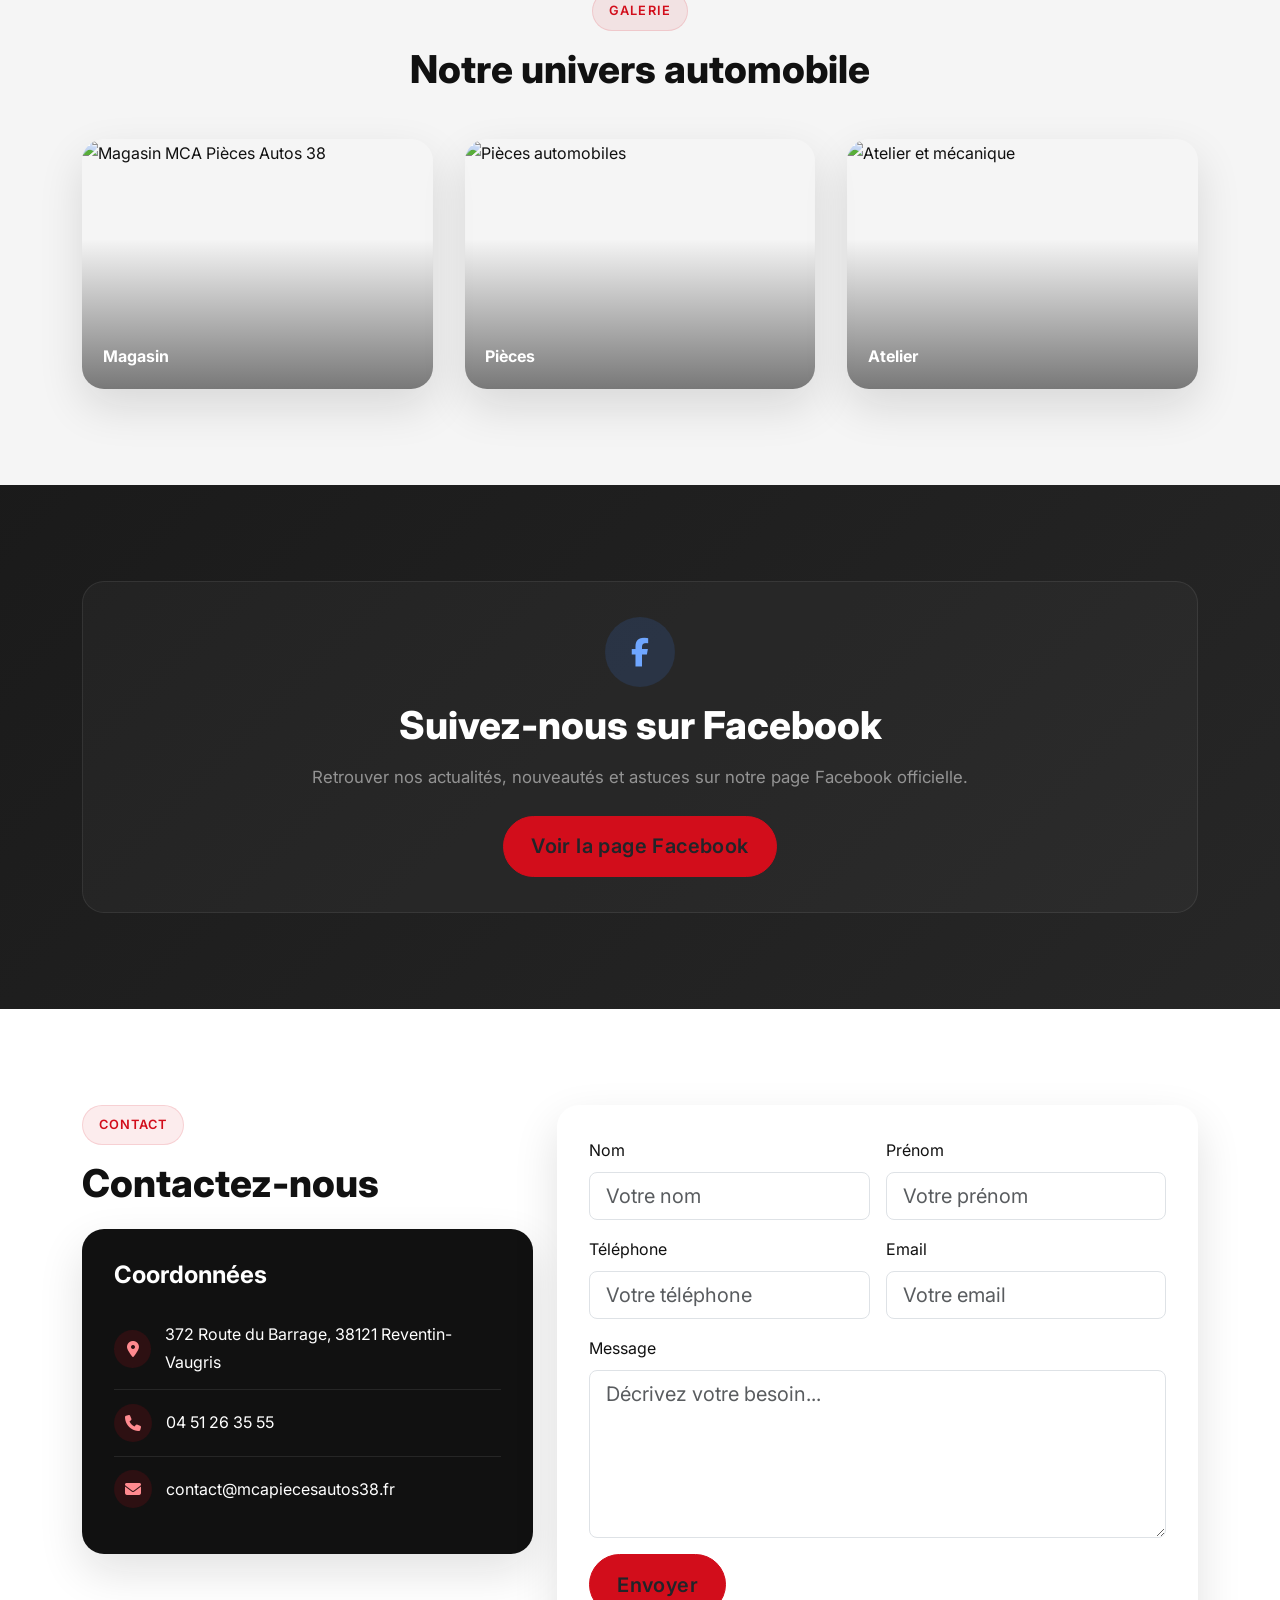
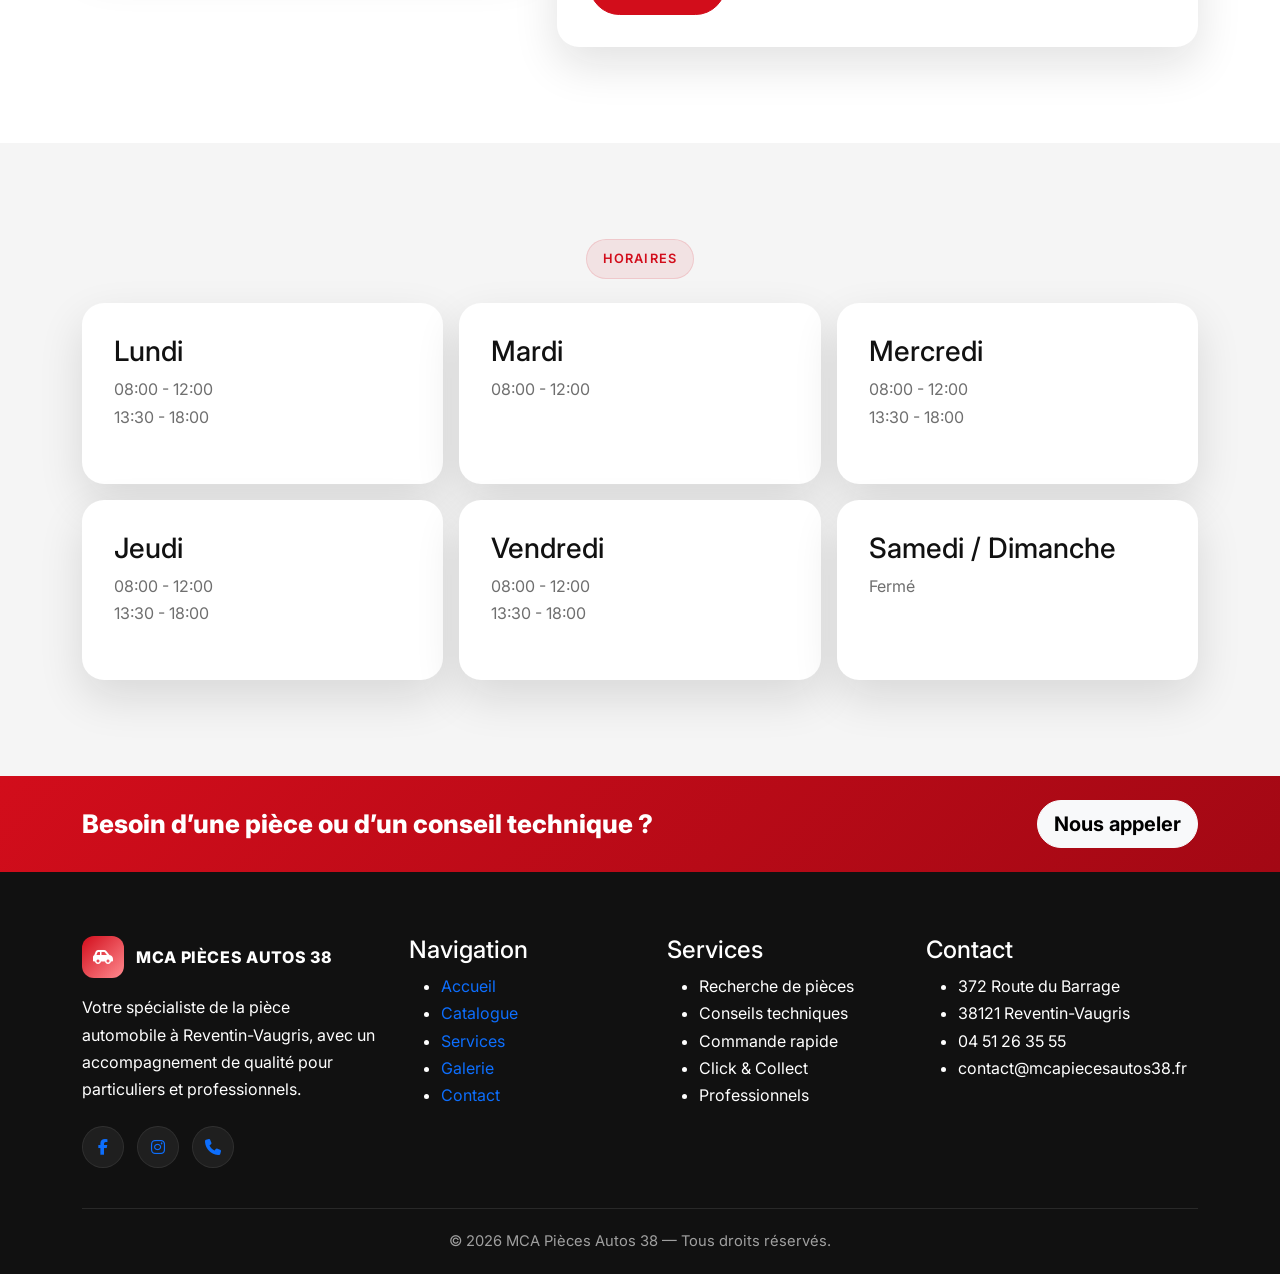
==== commit 39b04d63: "Add files via upload" ====
--- a/index.html
+++ b/index.html
@@ -732,6 +732,7 @@
         </div>
       </div>
     </nav>
+    <script src="assets/js/site-header.js"></script>
 
     <header id="accueil" class="hero">
       <div class="container hero-content">
